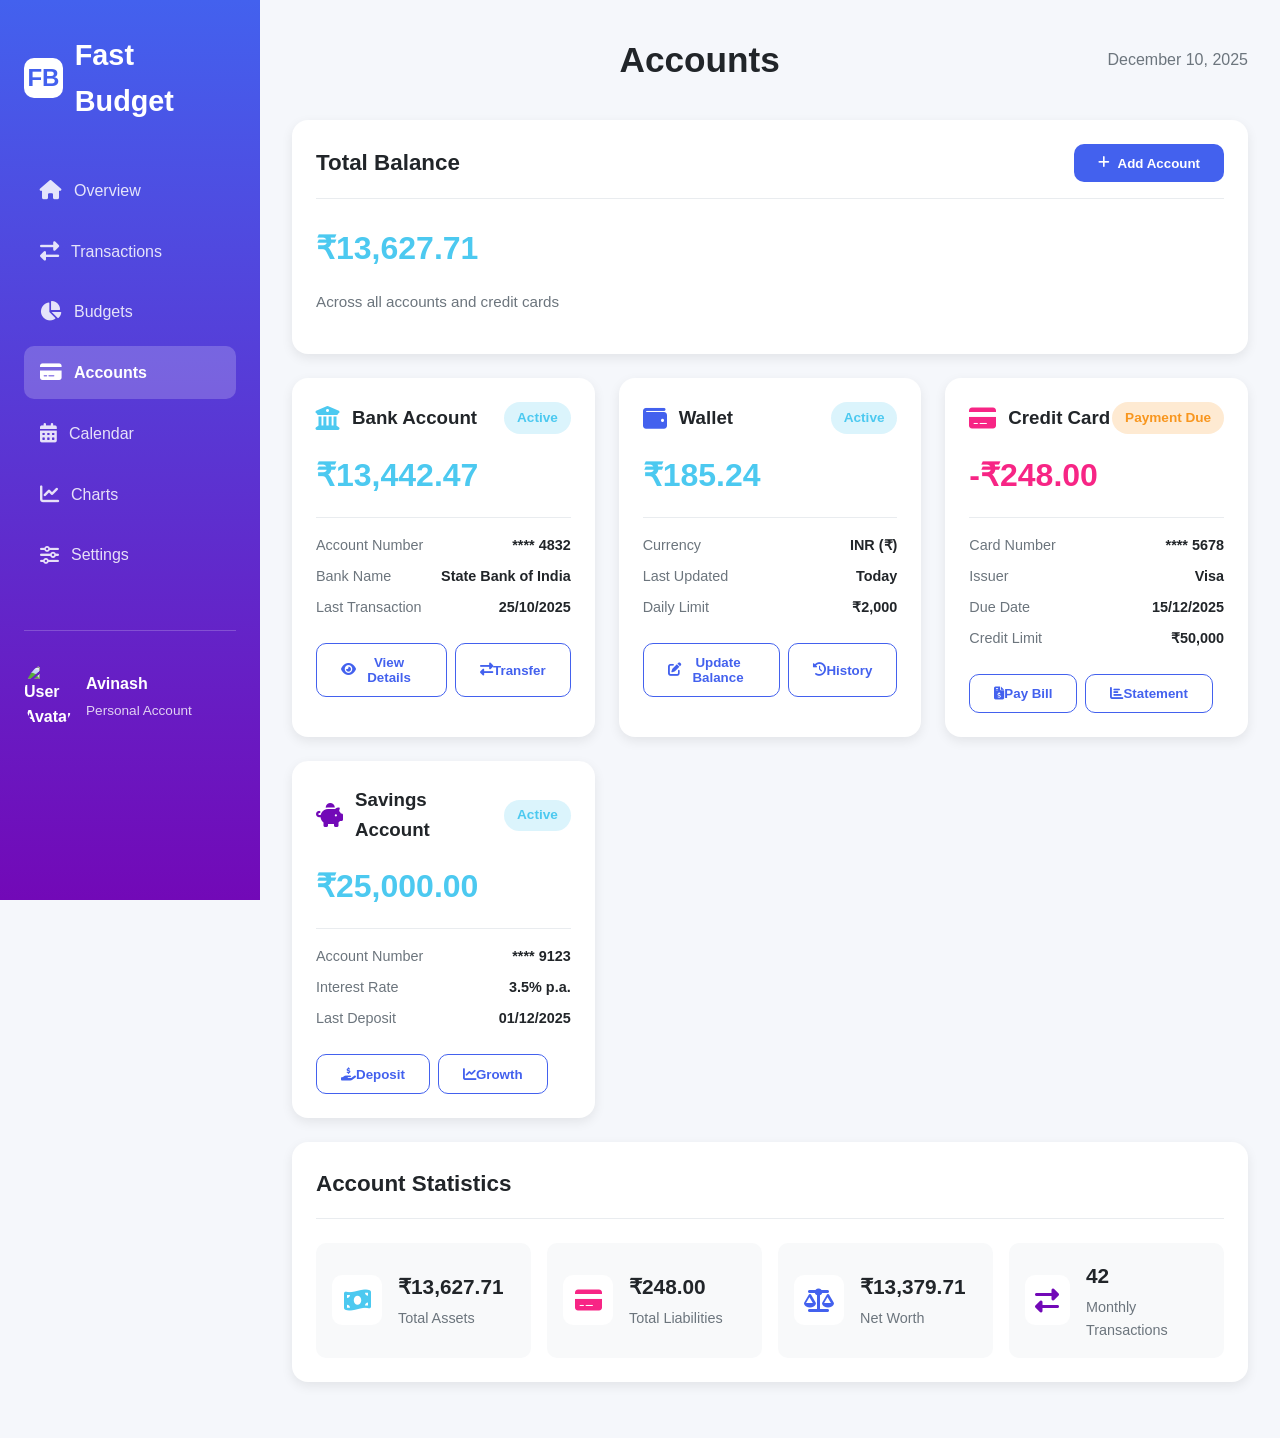
==== Pages/accounts.html @ 82bb5ddf "Upload" ====
<!DOCTYPE html>
<html lang="en">
<head>
    <meta charset="UTF-8">
    <meta name="viewport" content="width=device-width, initial-scale=1.0">
    <title>Accounts | Fast Budget</title>
    <link rel="stylesheet" href="/css/style.css">
    <link rel="stylesheet" href="/css/accounts.css">
    <link rel="stylesheet" href="https://cdnjs.cloudflare.com/ajax/libs/font-awesome/6.4.0/css/all.min.css">
    <link rel="icon" type="image/x-icon" href="data:image/svg+xml,<svg xmlns=%22http://www.w3.org/2000/svg%22 viewBox=%220 0 100 100%22><text y=%22.9em%22 font-size=%2290%22>💰</text></svg>">
</head>
<body>
    <div class="container">
        <!-- Sidebar Navigation -->
        <aside class="sidebar">
            <div class="logo">
                <div class="logo-icon">FB</div>
                <div class="logo-text">Fast Budget</div>
            </div>
            
            <ul class="nav-menu">
                <li class="nav-item">
                    <a href="../index.html" class="nav-link">
                        <i class="nav-icon fas fa-home"></i>
                        <span>Overview</span>
                    </a>
                </li>
                <li class="nav-item">
                    <a href="transactions.html" class="nav-link">
                        <i class="nav-icon fas fa-exchange-alt"></i>
                        <span>Transactions</span>
                    </a>
                </li>
                <li class="nav-item">
                    <a href="budgets.html" class="nav-link">
                        <i class="nav-icon fas fa-chart-pie"></i>
                        <span>Budgets</span>
                    </a>
                </li>
                <li class="nav-item">
                    <a href="accounts.html" class="nav-link active">
                        <i class="nav-icon fas fa-credit-card"></i>
                        <span>Accounts</span>
                    </a>
                </li>
                <li class="nav-item">
                    <a href="calendar.html" class="nav-link">
                        <i class="nav-icon fas fa-calendar-alt"></i>
                        <span>Calendar</span>
                    </a>
                </li>
                <li class="nav-item">
                    <a href="charts.html" class="nav-link">
                        <i class="nav-icon fas fa-chart-line"></i>
                        <span>Charts</span>
                    </a>
                </li>
                <li class="nav-item">
                    <a href="settings.html" class="nav-link">
                        <i class="nav-icon fas fa-sliders-h"></i>
                        <span>Settings</span>
                    </a>
                </li>
            </ul>
            
            <div class="user-profile">
                <div class="user-avatar">
                    <img src="image.png" alt="User Avatar" style="width: 50px; border-radius: 50%;">
                </div>
                <div class="user-info">
                    <h4>Avinash</h4>
                    <p>Personal Account</p>
                </div>
            </div>
        </aside>
        
        <!-- Main Content -->
        <main class="main-content">
            <div class="header">
                <div class="menu-toggle" id="menuToggle">
                </div>
                <h1>Accounts</h1>
                <div class="date-display">December 10, 2025</div>
            </div>
            
            <!-- Total Balance Summary -->
            <div class="card">
                <div class="card-header">
                    <h2 class="card-title">Total Balance</h2>
                    <button class="btn btn-primary">
                        <i class="fas fa-plus btn-icon"></i>
                        Add Account
                    </button>
                </div>
                
                <div class="account-balance-large account-balance-positive">₹13,627.71</div>
                <div class="card-subtitle">Across all accounts and credit cards</div>
            </div>
            
            <!-- Accounts Grid -->
            <div class="accounts-grid">
                <!-- Bank Account Card -->
                <div class="account-card">
                    <div class="account-card-header">
                        <div class="account-type">
                            <i class="fas fa-university" style="font-size: 1.5rem; color: #4cc9f0;"></i>
                            <h3>Bank Account</h3>
                        </div>
                        <span class="account-status active">Active</span>
                    </div>
                    
                    <div class="account-balance-large account-balance-positive">₹13,442.47</div>
                    
                    <div class="account-details">
                        <div class="account-detail-row">
                            <span class="account-detail-label">Account Number</span>
                            <span class="account-detail-value">**** 4832</span>
                        </div>
                        <div class="account-detail-row">
                            <span class="account-detail-label">Bank Name</span>
                            <span class="account-detail-value">State Bank of India</span>
                        </div>
                        <div class="account-detail-row">
                            <span class="account-detail-label">Last Transaction</span>
                            <span class="account-detail-value">25/10/2025</span>
                        </div>
                    </div>
                    
                    <div class="account-actions">
                        <button class="btn btn-outline btn-sm">
                            <i class="fas fa-eye"></i>
                            View Details
                        </button>
                        <button class="btn btn-outline btn-sm">
                            <i class="fas fa-exchange-alt"></i>
                            Transfer
                        </button>
                    </div>
                </div>
                
                <!-- Wallet Card -->
                <div class="account-card">
                    <div class="account-card-header">
                        <div class="account-type">
                            <i class="fas fa-wallet" style="font-size: 1.5rem; color: #4361ee;"></i>
                            <h3>Wallet</h3>
                        </div>
                        <span class="account-status active">Active</span>
                    </div>
                    
                    <div class="account-balance-large account-balance-positive">₹185.24</div>
                    
                    <div class="account-details">
                        <div class="account-detail-row">
                            <span class="account-detail-label">Currency</span>
                            <span class="account-detail-value">INR (₹)</span>
                        </div>
                        <div class="account-detail-row">
                            <span class="account-detail-label">Last Updated</span>
                            <span class="account-detail-value">Today</span>
                        </div>
                        <div class="account-detail-row">
                            <span class="account-detail-label">Daily Limit</span>
                            <span class="account-detail-value">₹2,000</span>
                        </div>
                    </div>
                    
                    <div class="account-actions">
                        <button class="btn btn-outline btn-sm">
                            <i class="fas fa-edit"></i>
                            Update Balance
                        </button>
                        <button class="btn btn-outline btn-sm">
                            <i class="fas fa-history"></i>
                            History
                        </button>
                    </div>
                </div>
                
                <!-- Credit Card Card -->
                <div class="account-card">
                    <div class="account-card-header">
                        <div class="account-type">
                            <i class="fas fa-credit-card" style="font-size: 1.5rem; color: #f72585;"></i>
                            <h3>Credit Card</h3>
                        </div>
                        <span class="account-status warning">Payment Due</span>
                    </div>
                    
                    <div class="account-balance-large account-balance-negative">-₹248.00</div>
                    
                    <div class="account-details">
                        <div class="account-detail-row">
                            <span class="account-detail-label">Card Number</span>
                            <span class="account-detail-value">**** 5678</span>
                        </div>
                        <div class="account-detail-row">
                            <span class="account-detail-label">Issuer</span>
                            <span class="account-detail-value">Visa</span>
                        </div>
                        <div class="account-detail-row">
                            <span class="account-detail-label">Due Date</span>
                            <span class="account-detail-value">15/12/2025</span>
                        </div>
                        <div class="account-detail-row">
                            <span class="account-detail-label">Credit Limit</span>
                            <span class="account-detail-value">₹50,000</span>
                        </div>
                    </div>
                    
                    <div class="account-actions">
                        <button class="btn btn-outline btn-sm">
                            <i class="fas fa-file-invoice-dollar"></i>
                            Pay Bill
                        </button>
                        <button class="btn btn-outline btn-sm">
                            <i class="fas fa-chart-bar"></i>
                            Statement
                        </button>
                    </div>
                </div>
                
                <!-- Savings Account Card -->
                <div class="account-card">
                    <div class="account-card-header">
                        <div class="account-type">
                            <i class="fas fa-piggy-bank" style="font-size: 1.5rem; color: #7209b7;"></i>
                            <h3>Savings Account</h3>
                        </div>
                        <span class="account-status active">Active</span>
                    </div>
                    
                    <div class="account-balance-large account-balance-positive">₹25,000.00</div>
                    
                    <div class="account-details">
                        <div class="account-detail-row">
                            <span class="account-detail-label">Account Number</span>
                            <span class="account-detail-value">**** 9123</span>
                        </div>
                        <div class="account-detail-row">
                            <span class="account-detail-label">Interest Rate</span>
                            <span class="account-detail-value">3.5% p.a.</span>
                        </div>
                        <div class="account-detail-row">
                            <span class="account-detail-label">Last Deposit</span>
                            <span class="account-detail-value">01/12/2025</span>
                        </div>
                    </div>
                    
                    <div class="account-actions">
                        <button class="btn btn-outline btn-sm">
                            <i class="fas fa-hand-holding-usd"></i>
                            Deposit
                        </button>
                        <button class="btn btn-outline btn-sm">
                            <i class="fas fa-chart-line"></i>
                            Growth
                        </button>
                    </div>
                </div>
            </div>
            
            <!-- Account Statistics -->
            <div class="card">
                <div class="card-header">
                    <h2 class="card-title">Account Statistics</h2>
                </div>
                
                <div class="stats-grid">
                    <div class="stat-card">
                        <div class="stat-icon">
                            <i class="fas fa-money-bill-wave" style="color: #4cc9f0;"></i>
                        </div>
                        <div class="stat-details">
                            <div class="stat-value">₹13,627.71</div>
                            <div class="stat-label">Total Assets</div>
                        </div>
                    </div>
                    
                    <div class="stat-card">
                        <div class="stat-icon">
                            <i class="fas fa-credit-card" style="color: #f72585;"></i>
                        </div>
                        <div class="stat-details">
                            <div class="stat-value">₹248.00</div>
                            <div class="stat-label">Total Liabilities</div>
                        </div>
                    </div>
                    
                    <div class="stat-card">
                        <div class="stat-icon">
                            <i class="fas fa-balance-scale" style="color: #4361ee;"></i>
                        </div>
                        <div class="stat-details">
                            <div class="stat-value">₹13,379.71</div>
                            <div class="stat-label">Net Worth</div>
                        </div>
                    </div>
                    
                    <div class="stat-card">
                        <div class="stat-icon">
                            <i class="fas fa-exchange-alt" style="color: #7209b7;"></i>
                        </div>
                        <div class="stat-details">
                            <div class="stat-value">42</div>
                            <div class="stat-label">Monthly Transactions</div>
                        </div>
                    </div>
                </div>
            </div>
        </main>
    </div>

</body>
</html>
---- css/style.css ----
* {
    margin: 0;
    padding: 0;
    box-sizing: border-box;
    font-family: 'Segoe UI', Tahoma, Geneva, Verdana, sans-serif;
}

body {
    background-color: #f5f7fb;
    color: #212529;
    line-height: 1.6;
}

.container {
    display: flex;
    min-height: 100vh;
}

/* Sidebar Navigation */
.sidebar {
    width: 260px;
    background: linear-gradient(180deg, #4361ee 0%,  #7209b7 100%);
    color: white;
    padding: 2rem 1.5rem;
    position: fixed;
    height: 100vh;
    overflow-y: auto;
    z-index: 100;
}

.logo {
    display: flex;
    align-items: center;
    margin-bottom: 2.5rem;
}

.logo-icon {
    background-color: white;
    color:#4361ee;
    width: 40px;
    height: 40px;
    border-radius: 10px;
    display: flex;
    align-items: center;
    justify-content: center;
    font-weight: 800;
    font-size: 1.5rem;
    margin-right: 12px;
}

.logo-text {
    font-size: 1.8rem;
    font-weight: 700;
}

.nav-menu {
    list-style: none;
    margin-bottom: 3rem;
}

.nav-item {
    margin-bottom: 0.5rem;
}

.nav-link {
    color: rgba(255, 255, 255, 0.85);
    text-decoration: none;
    display: flex;
    align-items: center;
    padding: 0.85rem 1rem;
    border-radius: 10px;
    transition: all 0.3s ease;
}

.nav-link:hover {
    background-color: rgba(255, 255, 255, 0.15);
    color: white;
}

.nav-link.active {
    background-color: rgba(255, 255, 255, 0.2);
    color: white;
    font-weight: 600;
}

.nav-icon {
    margin-right: 12px;
    font-size: 1.2rem;
}

.user-profile {
    display: flex;
    align-items: center;
    margin-top: auto;
    padding-top: 2rem;
    border-top: 1px solid rgba(255, 255, 255, 0.2);
}

.user-avatar {
   
    display: flex;
    align-items: center;
    justify-content: center;
    font-weight: 700;
    margin-right: 12px;
}

.user-info h4 {
    font-size: 1rem;
    margin-bottom: 0.2rem;
}

.user-info p {
    font-size: 0.85rem;
    opacity: 0.8;
}

/* Main Content Area */
.main-content {
    flex: 1;
    margin-left: 260px;
    padding: 2rem;
}

.header {
    display: flex;
    justify-content: space-between;
    align-items: center;
    margin-bottom: 2rem;
}

.header h1 {
    font-size: 2.2rem;
    color: #212529;
}

.date-display {
    color: #6c757d;
    font-size: 1rem;
}

/* Cards */
.card {
    background-color: white;
    border-radius: 16px;
    box-shadow: 0 4px 12px rgba(0, 0, 0, 0.08);
    padding: 1.5rem;
    margin-bottom: 1.5rem;
}

.card-header {
    display: flex;
    justify-content: space-between;
    align-items: center;
    margin-bottom: 1.5rem;
    padding-bottom: 1rem;
    border-bottom: 1px solid #e9ecef;
}

.card-title {
    font-size: 1.4rem;
    font-weight: 600;
    color: #212529;
}

.card-subtitle {
    color: #6c757d;
    font-size: 0.95rem;
    margin-bottom: 1rem;
}

/* Summary Section */
.summary-grid {
    display: grid;
    grid-template-columns: repeat(auto-fit, minmax(250px, 1fr));
    gap: 1.5rem;
    margin-bottom: 2rem;
}

.summary-card {
    background: white;
    border-radius: 16px;
    padding: 1.5rem;
    box-shadow: 0 4px 12px rgba(0, 0, 0, 0.08);
    display: flex;
    align-items: center;
}

.summary-icon {
    width: 60px;
    height: 60px;
    border-radius: 12px;
    display: flex;
    align-items: center;
    justify-content: center;
    margin-right: 1.2rem;
    font-size: 1.8rem;
}

.summary-icon.balance {
    background-color: rgba(67, 97, 238, 0.1);
    color: #4361ee;
}

.summary-icon.income {
    background-color: rgba(76, 201, 240, 0.1);
    color: #4cc9f0;
}

.summary-icon.expenses {
    background-color: rgba(248, 37, 133, 0.1);
    color: #f72585;
}

.summary-icon.savings {
    background-color: rgba(114, 9, 183, 0.1);
    color:  #7209b7;
}

.summary-details h3 {
    font-size: 1.8rem;
    margin-bottom: 0.3rem;
}

.summary-details p {
    color: #6c757d;
    font-size: 0.95rem;
}

/* Budget Progress Bars */
.budget-category {
    margin-bottom: 1.5rem;
}

.budget-header {
    display: flex;
    justify-content: space-between;
    margin-bottom: 0.5rem;
}

.budget-name {
    font-weight: 600;
}

.budget-percentage {
    font-weight: 600;
    color: #4361ee;
}

.budget-dates {
    font-size: 0.85rem;
    color: #6c757d;
    margin-bottom: 0.5rem;
}

.progress-container {
    height: 10px;
    background-color: #e9ecef;
    border-radius: 5px;
    margin-bottom: 0.5rem;
    overflow: hidden;
}

.progress-bar {
    height: 100%;
    border-radius: 5px;
    background: linear-gradient(90deg, #4361ee, #7209b7);
}

.budget-amounts {
    display: flex;
    justify-content: space-between;
    font-size: 0.9rem;
    color: #6c757d;
}

.residual-amount {
    color: #4cc9f0;
    font-weight: 600;
}

/* Transaction List */
.transaction-list {
    list-style: none;
}

.transaction-item {
    display: flex;
    align-items: center;
    padding: 1rem 0;
    border-bottom: 1px solid #e9ecef;
}

.transaction-item:last-child {
    border-bottom: none;
}

.transaction-icon {
    width: 45px;
    height: 45px;
    border-radius: 10px;
    display: flex;
    align-items: center;
    justify-content: center;
    margin-right: 1rem;
    font-size: 1.2rem;
}

.transaction-details {
    flex: 1;
}

.transaction-title {
    font-weight: 600;
    margin-bottom: 0.2rem;
}

.transaction-category {
    font-size: 0.85rem;
    color: #6c757d;
}

.transaction-account {
    font-size: 0.85rem;
    color: #6c757d;
}

.transaction-amount {
    font-weight: 600;
    font-size: 1.1rem;
}

.transaction-amount.expense {
    color: #f72585;
}

.transaction-amount.income {
    color: #4cc9f0;
}

.transaction-date {
    font-size: 0.85rem;
    color: #6c757d;
    text-align: right;
}

/* Charts Placeholder */
.chart-container {
    height: 250px;
    background-color: #f8f9fa;
    border-radius: 10px;
    display: flex;
    align-items: center;
    justify-content: center;
    color: #6c757d;
    margin-bottom: 1.5rem;
}

/* Buttons */
.btn {
    padding: 0.7rem 1.5rem;
    border-radius: 10px;
    border: none;
    font-weight: 600;
    cursor: pointer;
    transition: all 0.3s ease;
    display: inline-flex;
    align-items: center;
    justify-content: center;
}

.btn-primary {
    background-color: #4361ee;
    color: white;
}

.btn-primary:hover {
    background-color: #3a56d4;
}

.btn-outline {
    background-color: transparent;
    color:  #4361ee;
    border: 1px solid #4361ee;
}

.btn-outline:hover {
    background-color: rgba(67, 97, 238, 0.1);
}

.btn-icon {
    margin-right: 8px;
}

/* Filter Section */
.filter-section {
    background-color: white;
    border-radius: 16px;
    padding: 1.5rem;
    margin-bottom: 1.5rem;
    box-shadow: 0 4px 12px rgba(0, 0, 0, 0.08);
}

.filter-row {
    display: flex;
    flex-wrap: wrap;
    gap: 1rem;
    margin-bottom: 1rem;
}

.filter-group {
    flex: 1;
    min-width: 200px;
}

.filter-label {
    display: block;
    margin-bottom: 0.5rem;
    font-weight: 600;
    color: #212529;
}

.filter-select, .filter-input {
    width: 100%;
    padding: 0.8rem;
    border: 1px solid #e9ecef;
    border-radius: 8px;
    font-size: 1rem;
}

.filter-actions {
    display: flex;
    gap: 1rem;
    justify-content: flex-end;
}

/* Period Tabs */
.period-tabs {
    display: flex;
    background-color: white;
    border-radius: 10px;
    padding: 0.5rem;
    margin-bottom: 1.5rem;
    box-shadow: 0 4px 12px rgba(0, 0, 0, 0.08);
}

.period-tab {
    flex: 1;
    text-align: center;
    padding: 0.8rem;
    border-radius: 8px;
    cursor: pointer;
    font-weight: 600;
    transition: all 0.3s ease;
}

.period-tab.active {
    background-color:  #4361ee;
}

.period-tab:not(.active):hover {
    background-color: #e9ecef;
}

/* Budget Type Sections */
.budget-section {
    margin-bottom: 2.5rem;
}

.section-title {
    font-size: 1.6rem;
    margin-bottom: 1.5rem;
    color: #212529;
    padding-bottom: 0.5rem;
    border-bottom: 2px solid #e9ecef;
}

.calendar-header {
    display: flex;
    justify-content: space-between;
    align-items: center;
    margin-bottom: 1.5rem;
}

.calendar-nav {
    display: flex;
    align-items: center;
    gap: 1rem;
}

.calendar-month-year {
    font-size: 1.4rem;
    font-weight: 600;
    color: #212529;
}

.calendar-grid {
    display: grid;
    grid-template-columns: repeat(7, 1fr);
    gap: 1px;
    background-color: #e9ecef;
    border-radius: 12px;
    overflow: hidden;
    margin-bottom: 1.5rem;
}

.calendar-day-header {
    background-color: #4361ee;
    color: white;
    padding: 1rem;
    text-align: center;
    font-weight: 600;
}

.calendar-day {
    background-color: white;
    padding: 1rem;
    min-height: 100px;
    border-bottom: 1px solid #e9ecef;
}

.calendar-day.empty {
    background-color: #f8f9fa;
}

.calendar-day-number {
    font-weight: 600;
    margin-bottom: 0.5rem;
}

.calendar-event {
    background-color: rgba(67, 97, 238, 0.1);
    border-radius: 4px;
    padding: 0.25rem 0.5rem;
    margin-bottom: 0.25rem;
    font-size: 0.85rem;
    cursor: pointer;
    transition: all 0.2s ease;
}

.calendar-event:hover {
    background-color: rgba(67, 97, 238, 0.2);
}

.calendar-event.income {
    background-color: rgba(76, 201, 240, 0.1);
}

.calendar-event.expense {
    background-color: rgba(247, 37, 133, 0.1);
}

.calendar-event-details {
    display: flex;
    justify-content: space-between;
    align-items: center;
}

.calendar-event-amount {
    font-weight: 600;
    font-size: 0.85rem;
}

/* Accounts Page Styles */
.accounts-grid {
    display: grid;
    grid-template-columns: repeat(auto-fit, minmax(300px, 1fr));
    gap: 1.5rem;
    margin-bottom: 1.5rem;
}

.account-card {
    background: white;
    border-radius: 16px;
    padding: 1.5rem;
    box-shadow: 0 4px 12px rgba(0, 0, 0, 0.08);
}

.account-card-header {
    display: flex;
    justify-content: space-between;
    align-items: center;
    margin-bottom: 1rem;
}

.account-balance-large {
    font-size: 2rem;
    font-weight: 700;
    margin: 1rem 0;
}

.account-balance-positive {
    color: #4cc9f0;
}

.account-balance-negative {
    color: #f72585;
}

.account-details {
    margin-top: 1rem;
    padding-top: 1rem;
    border-top: 1px solid #e9ecef;
}

.account-detail-row {
    display: flex;
    justify-content: space-between;
    margin-bottom: 0.5rem;
    font-size: 0.9rem;
}

.account-detail-label {
    color: #6c757d;
}

.account-detail-value {
    font-weight: 600;
}

/* Charts Page Styles */
.charts-grid {
    display: grid;
    grid-template-columns: repeat(auto-fit, minmax(400px, 1fr));
    gap: 1.5rem;
    margin-bottom: 1.5rem;
}

.chart-card {
    background: white;
    border-radius: 16px;
    padding: 1.5rem;
    box-shadow: 0 4px 12px rgba(0, 0, 0, 0.08);
}

.chart-placeholder-large {
    height: 300px;
    background: linear-gradient(180deg, #f8f9fa 0%, #e9ecef 100%);
    border-radius: 10px;
    display: flex;
    flex-direction: column;
    align-items: center;
    justify-content: center;
    color: #6c757d;
    margin-top: 1rem;
}

.chart-legend {
    display: flex;
    justify-content: center;
    flex-wrap: wrap;
    gap: 1rem;
    margin-top: 1rem;
}

.legend-item {
    display: flex;
    align-items: center;
    font-size: 0.9rem;
}

.legend-color {
    width: 12px;
    height: 12px;
    border-radius: 50%;
    margin-right: 0.5rem;
}

/* Settings Page Styles */
.settings-section {
    margin-bottom: 2rem;
    padding-bottom: 1.5rem;
    border-bottom: 1px solid #e9ecef;
}

.settings-section:last-child {
    border-bottom: none;
    margin-bottom: 0;
    padding-bottom: 0;
}

.settings-option {
    display: flex;
    justify-content: space-between;
    align-items: center;
    padding: 1rem;
    background-color: white;
    border-radius: 10px;
    margin-bottom: 0.5rem;
    box-shadow: 0 2px 6px rgba(0, 0, 0, 0.05);
}

.settings-option:hover {
    background-color: #f8f9fa;
}

.option-info h4 {
    margin-bottom: 0.25rem;
}

.option-info p {
    color: #6c757d;
    font-size: 0.9rem;
}

.switch {
    position: relative;
    display: inline-block;
    width: 50px;
    height: 24px;
}

.switch input {
    opacity: 0;
    width: 0;
    height: 0;
}

.slider {
    position: absolute;
    cursor: pointer;
    top: 0;
    left: 0;
    right: 0;
    bottom: 0;
    background-color: #ccc;
    transition: .4s;
}

.slider:before {
    position: absolute;
    content: "";
    height: 16px;
    width: 16px;
    left: 4px;
    bottom: 4px;
    background-color: white;
    transition: .4s;
}

input:checked + .slider {
    background-color: #4361ee;
}

input:checked + .slider:before {
    transform: translateX(26px);
}

.slider.round {
    border-radius: 24px;
}

.slider.round:before {
    border-radius: 50%;
}

.settings-form {
    background-color: white;
    border-radius: 16px;
    padding: 1.5rem;
    box-shadow: 0 4px 12px rgba(0, 0, 0, 0.08);
}

.form-group {
    margin-bottom: 1.5rem;
}

.form-label {
    display: block;
    margin-bottom: 0.5rem;
    font-weight: 600;
    color: #212529;
}

.form-control {
    width: 100%;
    padding: 0.8rem;
    border: 1px solid #e9ecef;
    border-radius: 8px;
    font-size: 1rem;
    transition: border-color 0.3s ease;
}

.form-control:focus {
    outline: none;
    border-color: #4361ee;
}

.form-row {
    display: grid;
    grid-template-columns: 1fr 1fr;
    gap: 1rem;
}
---- css/accounts.css ----
.account-type {
            display: flex;
            align-items: center;
            gap: 0.75rem;
        }
        
        .account-status {
            display: inline-block;
            padding: 0.3rem 0.8rem;
            border-radius: 20px;
            font-size: 0.85rem;
            font-weight: 600;
        }
        
        .account-status.active {
            background-color: rgba(76, 201, 240, 0.2);
            color: #4cc9f0;
        }
        
        .account-status.warning {
            background-color: rgba(248, 150, 30, 0.2);
            color: #f8961e;
        }
        
        .account-actions {
            display: flex;
            gap: 0.5rem;
            margin-top: 1.5rem;
        }
        
        .stats-grid {
            display: grid;
            grid-template-columns: repeat(4, 1fr);
            gap: 1rem;
        }
        
        .stat-card {
            display: flex;
            align-items: center;
            padding: 1rem;
            background-color: #f8f9fa;
            border-radius: 10px;
        }
        
        .stat-icon {
            width: 50px;
            height: 50px;
            border-radius: 10px;
            display: flex;
            align-items: center;
            justify-content: center;
            margin-right: 1rem;
            font-size: 1.5rem;
            background-color: white;
        }
        
        .stat-value {
            font-size: 1.3rem;
            font-weight: 700;
            margin-bottom: 0.25rem;
        }
        
        .stat-label {
            font-size: 0.9rem;
            color: #6c757d;
        }
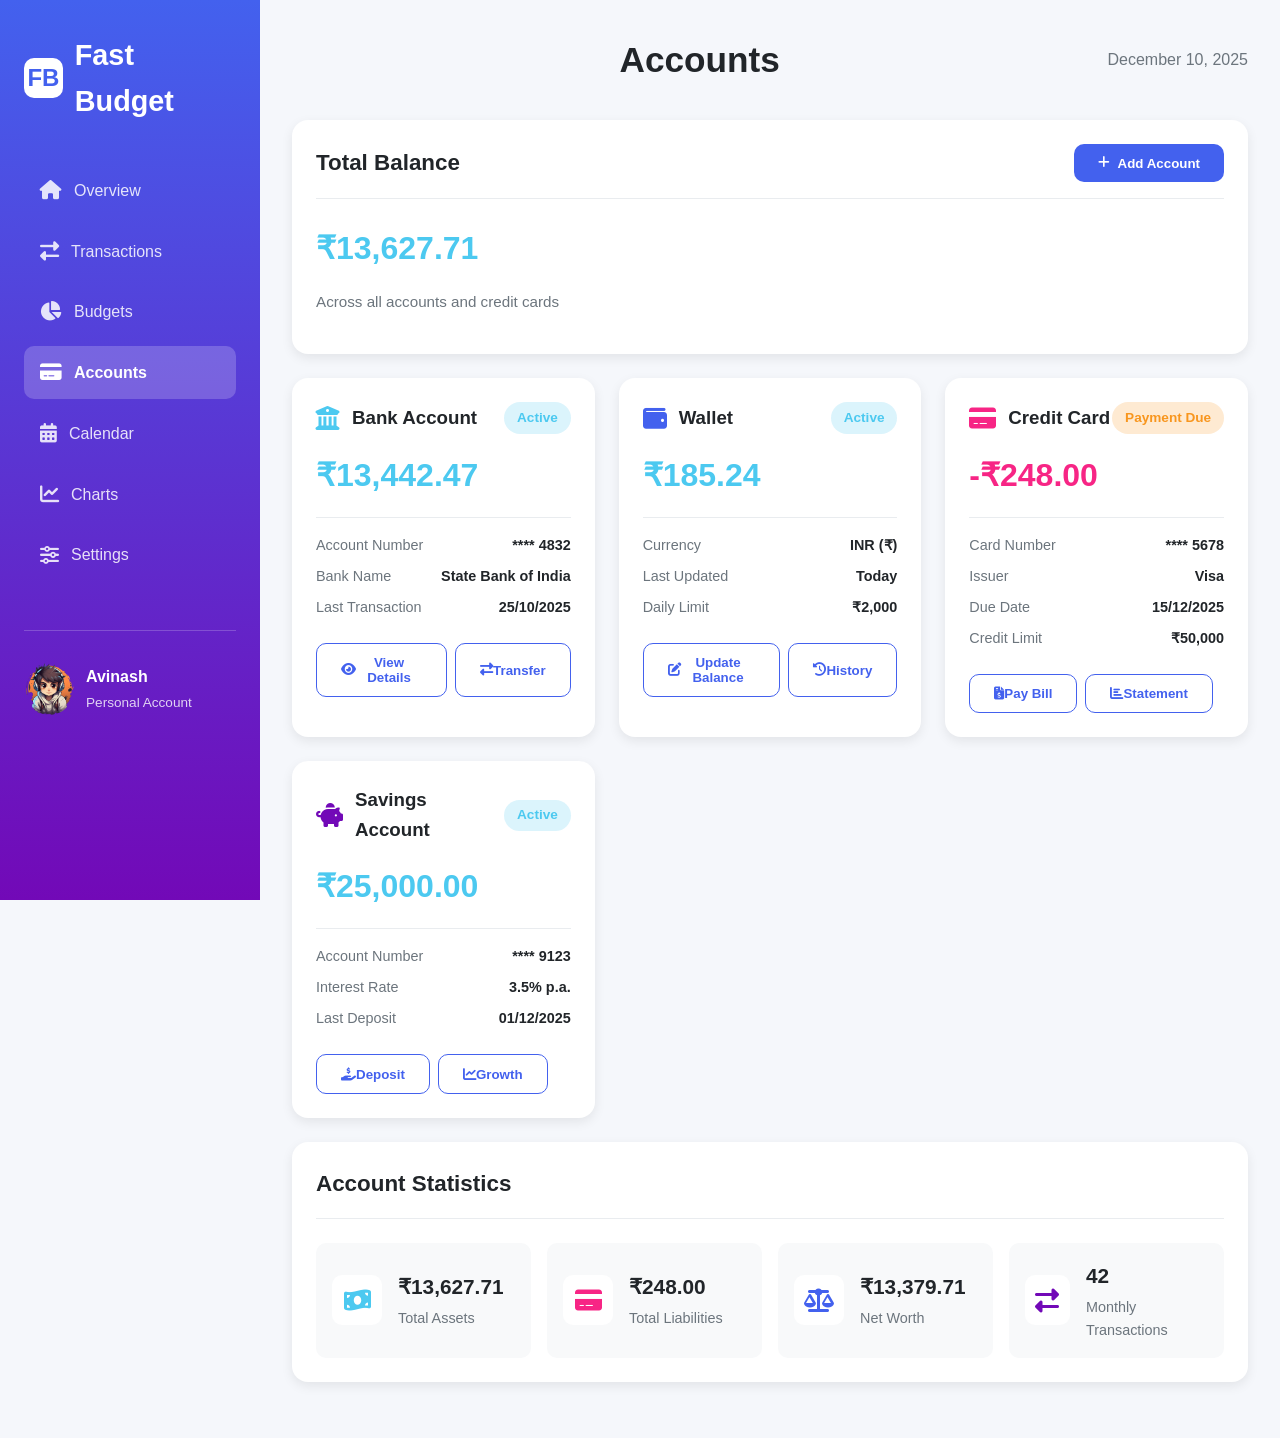
==== commit 3dcc9190: "update" ====
--- a/Pages/accounts.html
+++ b/Pages/accounts.html
@@ -65,7 +65,7 @@
             
             <div class="user-profile">
                 <div class="user-avatar">
-                    <img src="image.png" alt="User Avatar" style="width: 50px; border-radius: 50%;">
+                    <img src="../image.png" alt="User Avatar" style="width: 50px; border-radius: 50%;">
                 </div>
                 <div class="user-info">
                     <h4>Avinash</h4>
